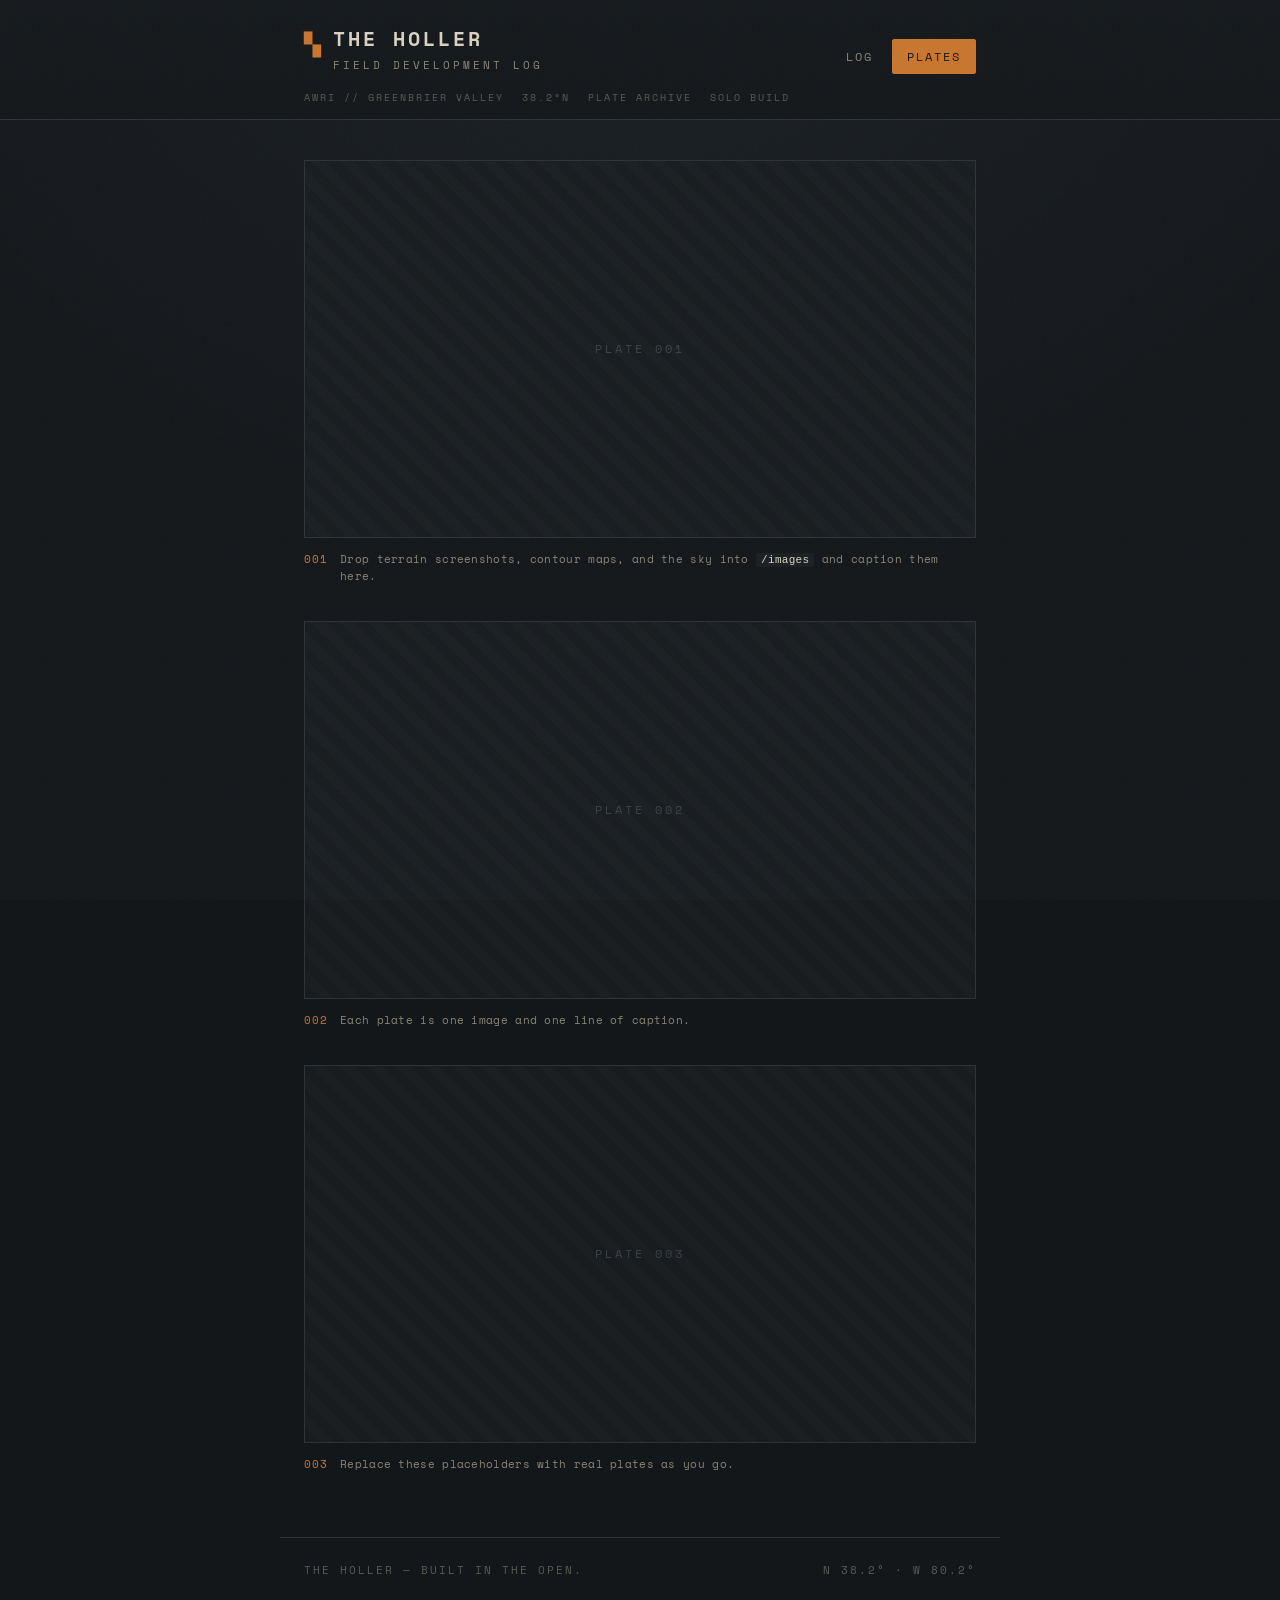
==== gallery.html @ 98264945 "init" ====
<!DOCTYPE html>
<html lang="en">
<head>
<meta charset="UTF-8" />
<meta name="viewport" content="width=device-width, initial-scale=1.0" />
<title>THE HOLLER — Plates</title>
<meta name="description" content="Images from the development of The Holler." />
<link rel="preconnect" href="https://fonts.googleapis.com" />
<link rel="preconnect" href="https://fonts.gstatic.com" crossorigin />
<link href="https://fonts.googleapis.com/css2?family=Space+Mono:ital,wght@0,400;0,700;1,400&family=Spectral:ital,wght@0,400;0,600;1,400&display=swap" rel="stylesheet" />
<link rel="stylesheet" href="style.css" />
</head>
<body>
<div class="grain" aria-hidden="true"></div>

<header class="masthead">
  <div class="masthead-inner">
    <div class="brand">
      <span class="brand-mark">▚</span>
      <span class="brand-text">
        <span class="brand-title">THE&nbsp;HOLLER</span>
        <span class="brand-sub">field development log</span>
      </span>
    </div>
    <nav class="tabs" aria-label="Sections">
      <a href="index.html" class="tab">Log</a>
      <a href="gallery.html" class="tab tab--active" aria-current="page">Plates</a>
    </nav>
  </div>
  <div class="masthead-strip" aria-hidden="true">
    <span>AWRI&nbsp;//&nbsp;GREENBRIER&nbsp;VALLEY</span>
    <span>38.2°N</span>
    <span>PLATE&nbsp;ARCHIVE</span>
    <span>SOLO&nbsp;BUILD</span>
  </div>
</header>

<main class="plates">

  <!-- ============================================================= -->
  <!-- Add a plate: drop an image in /images and copy a figure block. -->
  <!-- Keep newest first if you want; order is up to you.            -->
  <!-- ============================================================= -->

  <figure class="plate plate--empty">
    <div class="plate-frame">
      <span class="plate-placeholder">PLATE 001</span>
    </div>
    <figcaption>
      <span class="plate-id">001</span>
      <span class="plate-cap">Drop terrain screenshots, contour maps, and the sky into <code>/images</code> and caption them here.</span>
    </figcaption>
  </figure>

  <figure class="plate plate--empty">
    <div class="plate-frame">
      <span class="plate-placeholder">PLATE 002</span>
    </div>
    <figcaption>
      <span class="plate-id">002</span>
      <span class="plate-cap">Each plate is one image and one line of caption.</span>
    </figcaption>
  </figure>

  <figure class="plate plate--empty">
    <div class="plate-frame">
      <span class="plate-placeholder">PLATE 003</span>
    </div>
    <figcaption>
      <span class="plate-id">003</span>
      <span class="plate-cap">Replace these placeholders with real plates as you go.</span>
    </figcaption>
  </figure>

  <!-- Example of a REAL plate once you add an image (uncomment & edit):

  <figure class="plate">
    <div class="plate-frame">
      <img src="images/greenbrier-hillshade.png" alt="Hillshade render of the Greenbrier valley terrain." loading="lazy" />
    </div>
    <figcaption>
      <span class="plate-id">004</span>
      <span class="plate-cap">Greenbrier valley, rebuilt from USGS elevation data.</span>
    </figcaption>
  </figure>

  -->

</main>

<footer class="foot">
  <span>The Holler — built in the open.</span>
  <span class="foot-coords">N&nbsp;38.2°&nbsp;·&nbsp;W&nbsp;80.2°</span>
</footer>

</body>
</html>
---- style.css ----
/* ============================================================
   THE HOLLER — devlog styles
   Aesthetic: a wildlife-station field journal at dusk.
   Dark, wooded, instrument-readout type. One signature:
   the entry's hairline-framed date stamp + log number, like
   a trail-cam timestamp burned into the corner of a photo.
   ============================================================ */

:root {
  /* Palette — dusk in the hollow */
  --ink:        #d8d2c4;   /* bone / weathered paper text */
  --ink-dim:    #8a8478;   /* muted captions */
  --bg:         #14171a;   /* near-black blue-green, deep woods */
  --bg-panel:   #1b1f22;   /* slightly lifted panel */
  --line:       #2e3338;   /* hairline rules */
  --amber:      #c9762e;   /* the one warm accent — sodium-lamp / dusk glow */
  --moss:       #5d6b4a;   /* cold organic secondary */
  --max: 720px;
}

* { box-sizing: border-box; }

html { -webkit-text-size-adjust: 100%; }

body {
  margin: 0;
  background: var(--bg);
  color: var(--ink);
  font-family: "Spectral", Georgia, serif;
  font-size: 18px;
  line-height: 1.65;
  letter-spacing: 0.1px;
  /* faint vertical gradient, like fog settling low */
  background-image:
    radial-gradient(120% 80% at 50% -10%, #1d2227 0%, var(--bg) 55%);
  min-height: 100vh;
}

/* film grain so the dark isn't flat — subtle */
.grain {
  position: fixed;
  inset: 0;
  pointer-events: none;
  z-index: 9999;
  opacity: 0.035;
  background-image: url("data:image/svg+xml,%3Csvg xmlns='http://www.w3.org/2000/svg' width='120' height='120'%3E%3Cfilter id='n'%3E%3CfeTurbulence type='fractalNoise' baseFrequency='0.9' numOctaves='2'/%3E%3C/filter%3E%3Crect width='100%25' height='100%25' filter='url(%23n)'/%3E%3C/svg%3E");
}

@media (prefers-reduced-motion: no-preference) {
  .grain { animation: none; } /* kept static intentionally */
}

/* ---------- Masthead ---------- */

.masthead {
  border-bottom: 1px solid var(--line);
  background: linear-gradient(180deg, #15191c, #14171a);
}

.masthead-inner {
  max-width: var(--max);
  margin: 0 auto;
  padding: 22px 24px 16px;
  display: flex;
  align-items: flex-end;
  justify-content: space-between;
  gap: 16px;
  flex-wrap: wrap;
}

.brand {
  display: flex;
  align-items: center;
  gap: 12px;
}

.brand-mark {
  color: var(--amber);
  font-size: 22px;
  line-height: 1;
  transform: translateY(-2px);
}

.brand-text { display: flex; flex-direction: column; }

.brand-title {
  font-family: "Space Mono", monospace;
  font-weight: 700;
  font-size: 20px;
  letter-spacing: 3px;
  color: var(--ink);
}

.brand-sub {
  font-family: "Space Mono", monospace;
  font-size: 10.5px;
  letter-spacing: 3px;
  text-transform: uppercase;
  color: var(--ink-dim);
  margin-top: 2px;
}

/* ---------- Tabs ---------- */

.tabs { display: flex; gap: 4px; }

.tab {
  font-family: "Space Mono", monospace;
  font-size: 12px;
  letter-spacing: 2px;
  text-transform: uppercase;
  text-decoration: none;
  color: var(--ink-dim);
  padding: 7px 14px;
  border: 1px solid transparent;
  border-radius: 2px;
  transition: color 0.18s ease, border-color 0.18s ease, background 0.18s ease;
}

.tab:hover { color: var(--ink); border-color: var(--line); }

.tab--active {
  color: var(--bg);
  background: var(--amber);
  border-color: var(--amber);
}
.tab--active:hover { color: var(--bg); }

.tab:focus-visible {
  outline: 2px solid var(--amber);
  outline-offset: 2px;
}

/* thin data strip under masthead — instrument readout flavor */
.masthead-strip {
  max-width: var(--max);
  margin: 0 auto;
  padding: 0 24px 12px;
  display: flex;
  gap: 18px;
  flex-wrap: wrap;
  font-family: "Space Mono", monospace;
  font-size: 10px;
  letter-spacing: 2px;
  color: #555c52;
}

/* ---------- Log entries ---------- */

.log {
  max-width: var(--max);
  margin: 0 auto;
  padding: 40px 24px 64px;
}

.entry {
  padding: 0 0 40px;
  margin: 0 0 40px;
  border-bottom: 1px solid var(--line);
}
.entry:last-child { border-bottom: none; margin-bottom: 0; }

/* the signature: a trail-cam-style stamp line */
.entry-meta {
  display: flex;
  align-items: center;
  gap: 14px;
  font-family: "Space Mono", monospace;
  font-size: 11px;
  letter-spacing: 2px;
  color: var(--amber);
  margin-bottom: 14px;
}

.entry-meta time { color: var(--amber); }

.entry-no {
  color: var(--ink-dim);
  border: 1px solid var(--line);
  padding: 2px 8px;
  border-radius: 2px;
}

.entry-title {
  font-family: "Spectral", Georgia, serif;
  font-weight: 600;
  font-size: 30px;
  line-height: 1.18;
  margin: 0 0 16px;
  letter-spacing: -0.2px;
}

.entry-body p { margin: 0 0 14px; }
.entry-body p:last-child { margin-bottom: 0; }
.entry-body em { color: var(--ink); font-style: italic; }

/* ---------- Plates (gallery) ---------- */

.plates {
  max-width: var(--max);
  margin: 0 auto;
  padding: 40px 24px 64px;
  display: grid;
  grid-template-columns: 1fr;
  gap: 36px;
}

.plate { margin: 0; }

.plate-frame {
  border: 1px solid var(--line);
  background: var(--bg-panel);
  aspect-ratio: 16 / 9;
  display: flex;
  align-items: center;
  justify-content: center;
  overflow: hidden;
  position: relative;
}

.plate-frame img {
  width: 100%;
  height: 100%;
  object-fit: cover;
  display: block;
}

.plate--empty .plate-frame {
  background:
    repeating-linear-gradient(
      45deg,
      #181c1f 0px, #181c1f 10px,
      #1b1f22 10px, #1b1f22 20px
    );
}

.plate-placeholder {
  font-family: "Space Mono", monospace;
  font-size: 12px;
  letter-spacing: 3px;
  color: #3c4248;
}

.plate figcaption {
  display: flex;
  gap: 12px;
  align-items: baseline;
  margin-top: 12px;
  font-family: "Space Mono", monospace;
  font-size: 11px;
  letter-spacing: 1px;
}

.plate-id { color: var(--amber); }
.plate-cap { color: var(--ink-dim); line-height: 1.5; letter-spacing: 0.3px; }
.plate-cap code {
  color: var(--ink);
  background: var(--bg-panel);
  padding: 1px 5px;
  border-radius: 2px;
  font-size: 11px;
}

/* ---------- Footer ---------- */

.foot {
  max-width: var(--max);
  margin: 0 auto;
  padding: 24px;
  border-top: 1px solid var(--line);
  display: flex;
  justify-content: space-between;
  flex-wrap: wrap;
  gap: 10px;
  font-family: "Space Mono", monospace;
  font-size: 10.5px;
  letter-spacing: 2px;
  text-transform: uppercase;
  color: #555c52;
}

/* ---------- Responsive ---------- */

@media (max-width: 560px) {
  body { font-size: 16.5px; }
  .entry-title { font-size: 24px; }
  .masthead-inner { align-items: flex-start; }
  .brand-title { font-size: 17px; }
}
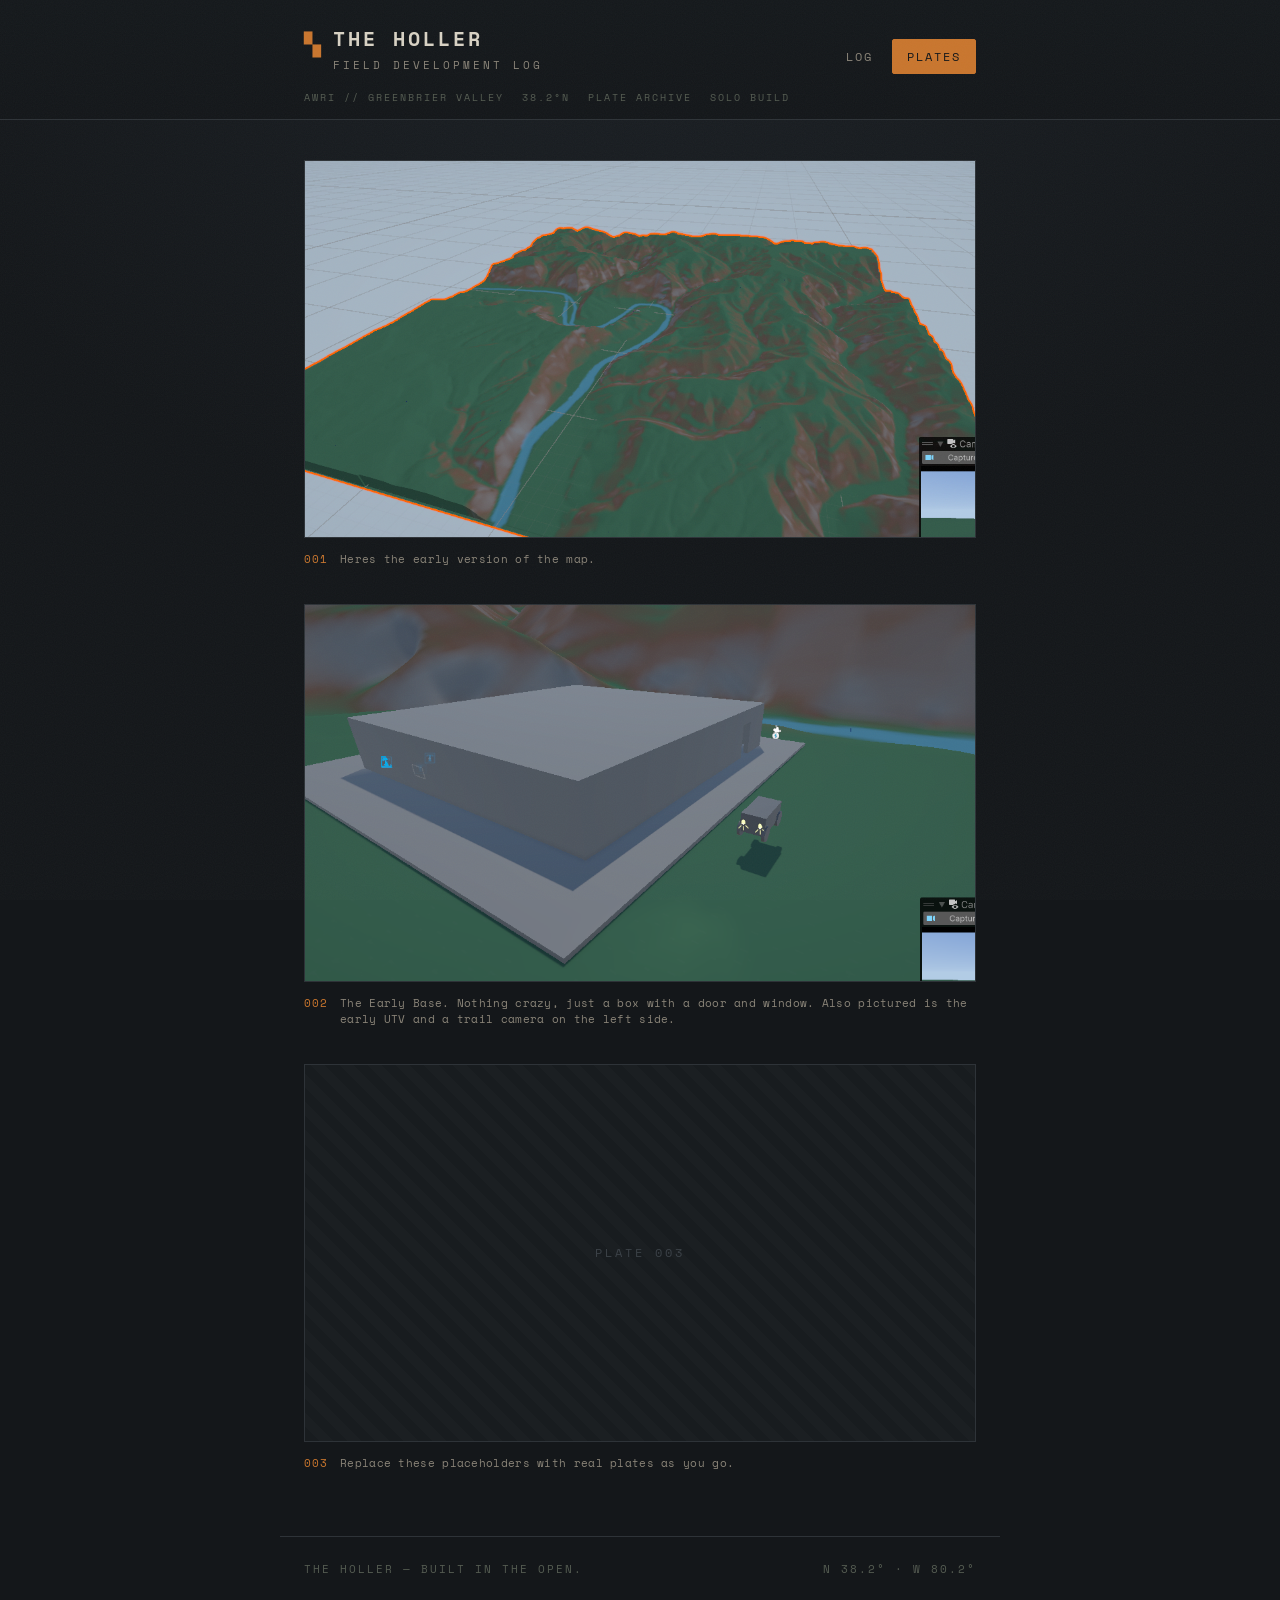
==== commit fcbd5750: "Log006AddImages" ====
--- a/gallery.html
+++ b/gallery.html
@@ -44,21 +44,21 @@
 
   <figure class="plate plate--empty">
     <div class="plate-frame">
-      <span class="plate-placeholder">PLATE 001</span>
+      <img src="images/map.png" alt="Early version of the map">
     </div>
     <figcaption>
       <span class="plate-id">001</span>
-      <span class="plate-cap">Drop terrain screenshots, contour maps, and the sky into <code>/images</code> and caption them here.</span>
+      <span class="plate-cap">Heres the early version of the map.</span>
     </figcaption>
   </figure>
 
   <figure class="plate plate--empty">
     <div class="plate-frame">
-      <span class="plate-placeholder">PLATE 002</span>
+      <img src="images/base.png" alt="Early version of the base">
     </div>
     <figcaption>
       <span class="plate-id">002</span>
-      <span class="plate-cap">Each plate is one image and one line of caption.</span>
+      <span class="plate-cap">The Early Base. Nothing crazy, just a box with a door and window. Also pictured is the early UTV and a trail camera on the left side.</span>
     </figcaption>
   </figure>
 
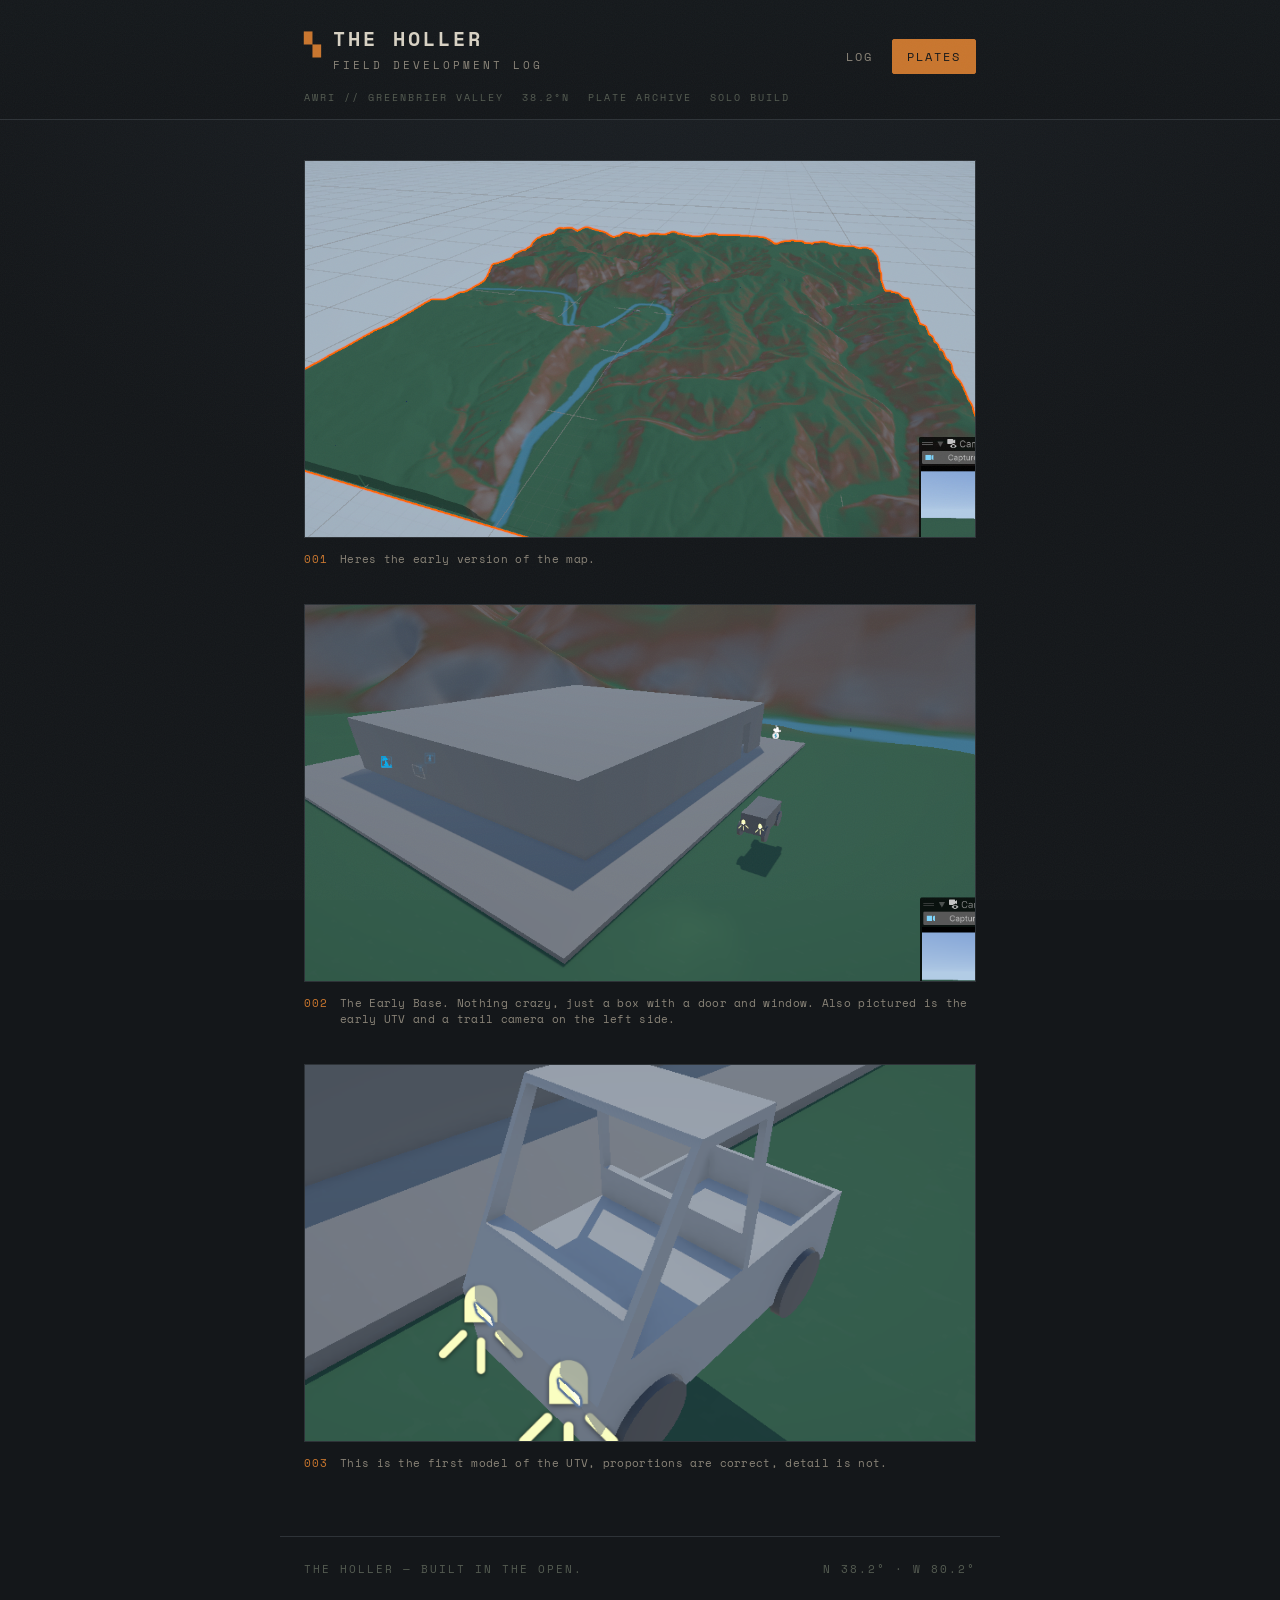
==== commit 1440a278: "Log007 And Images" ====
--- a/gallery.html
+++ b/gallery.html
@@ -64,11 +64,11 @@
 
   <figure class="plate plate--empty">
     <div class="plate-frame">
-      <span class="plate-placeholder">PLATE 003</span>
+      <img src="images/utv.png" alt="Early version of the UTV">
     </div>
     <figcaption>
       <span class="plate-id">003</span>
-      <span class="plate-cap">Replace these placeholders with real plates as you go.</span>
+      <span class="plate-cap">This is the first model of the UTV, proportions are correct, detail is not.</span>
     </figcaption>
   </figure>
 
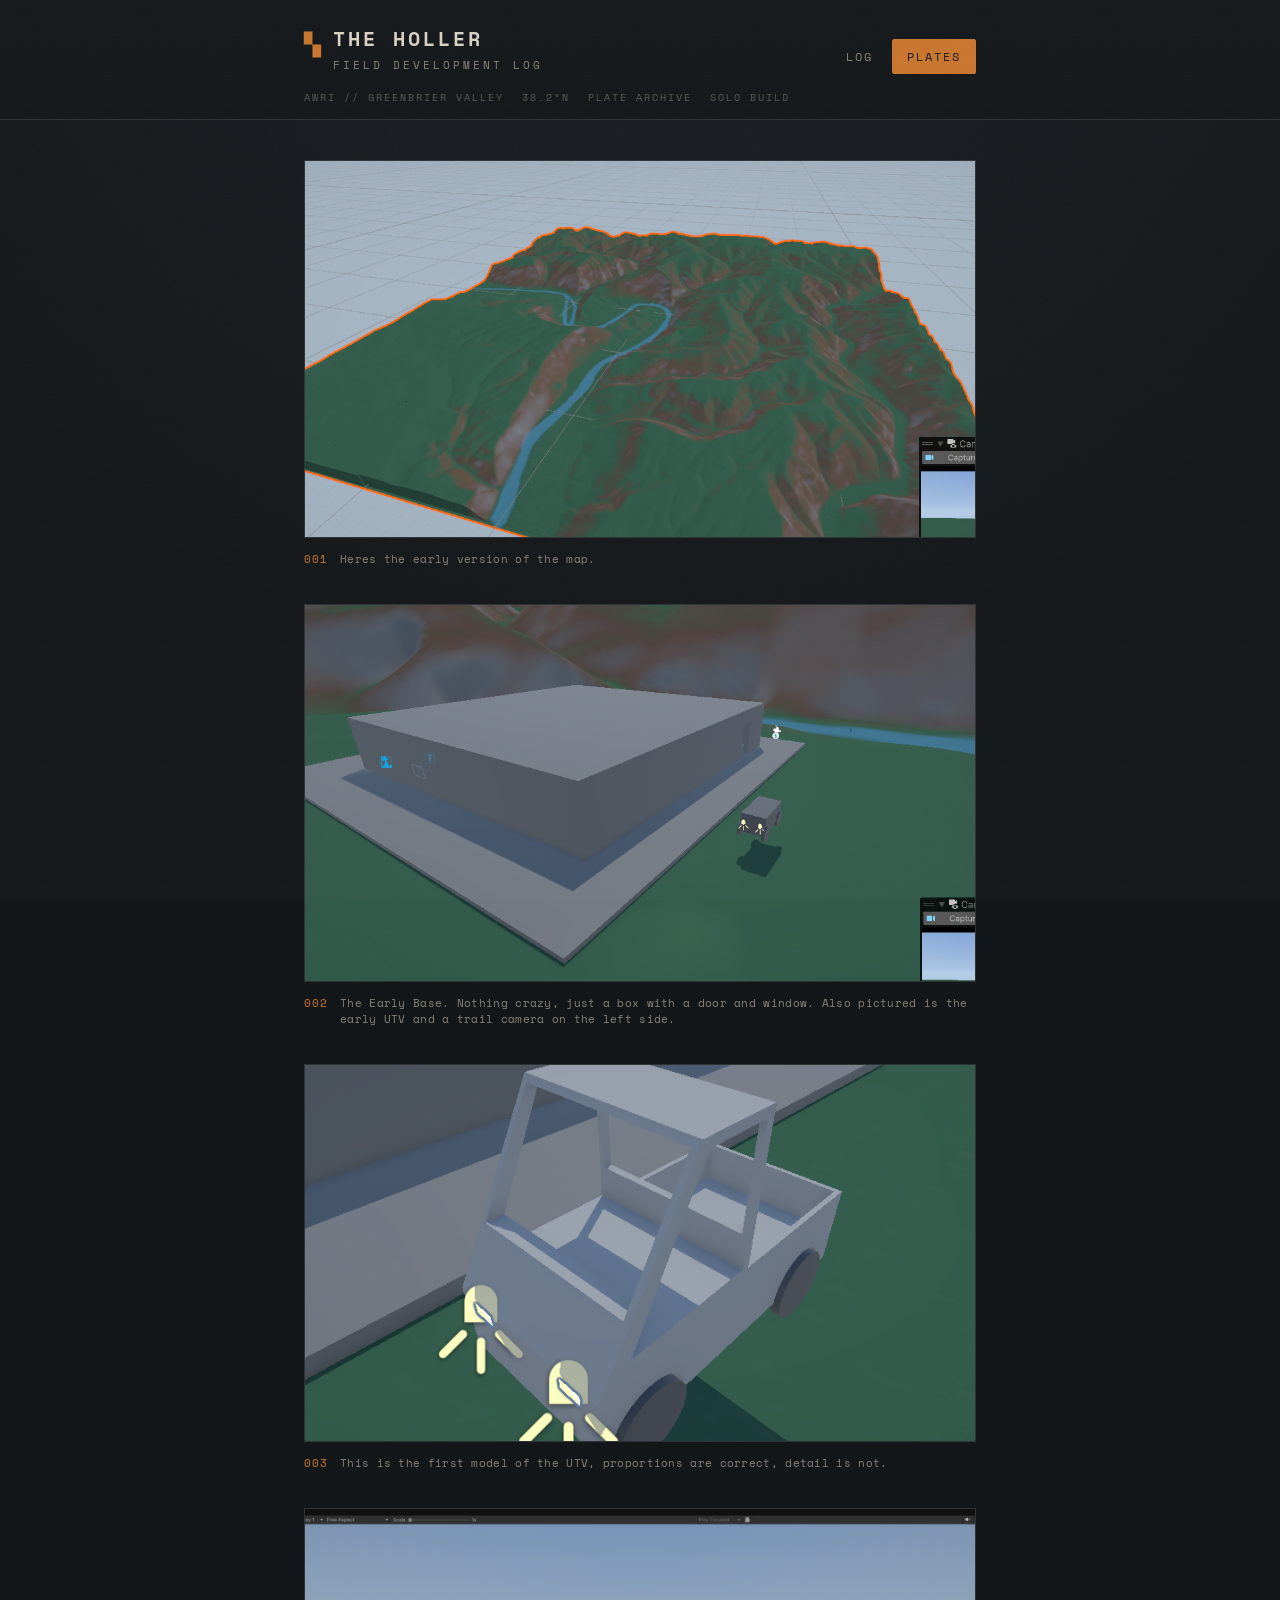
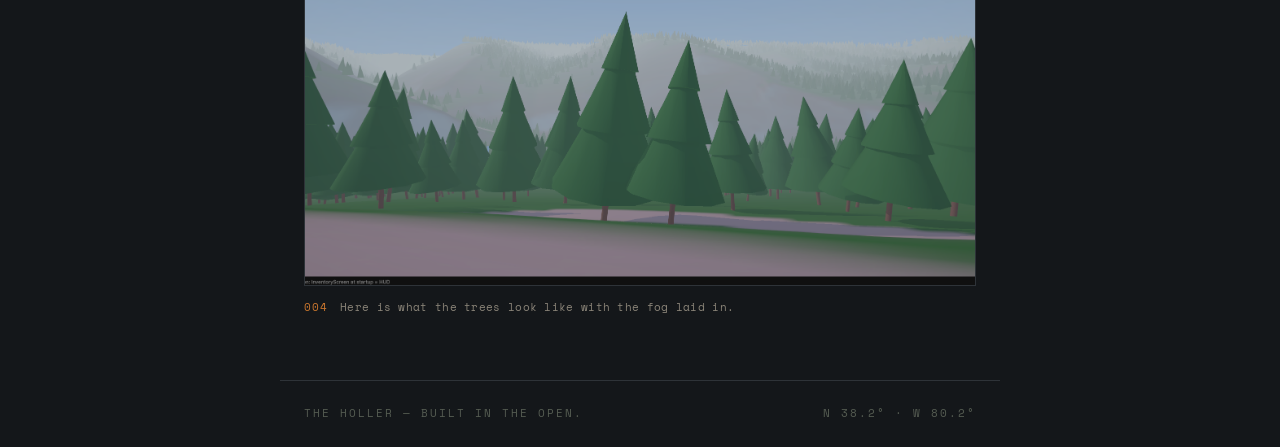
==== commit 6214c954: "TreePlate" ====
--- a/gallery.html
+++ b/gallery.html
@@ -41,7 +41,7 @@
   <!-- Add a plate: drop an image in /images and copy a figure block. -->
   <!-- Keep newest first if you want; order is up to you.            -->
   <!-- ============================================================= -->
-
+  
   <figure class="plate plate--empty">
     <div class="plate-frame">
       <img src="images/map.png" alt="Early version of the map">
@@ -71,7 +71,15 @@
       <span class="plate-cap">This is the first model of the UTV, proportions are correct, detail is not.</span>
     </figcaption>
   </figure>
-
+  <figure class="plate plate--empty">
+    <div class="plate-frame">
+      <img src="images/trees.png" alt="A quick look at the trees placed on the map from the players view">
+    </div>
+    <figcaption>
+      <span class="plate-id">004</span>
+      <span class="plate-cap">Here is what the trees look like with the fog laid in.</span>
+    </figcaption>
+  </figure>
   <!-- Example of a REAL plate once you add an image (uncomment & edit):
 
   <figure class="plate">
